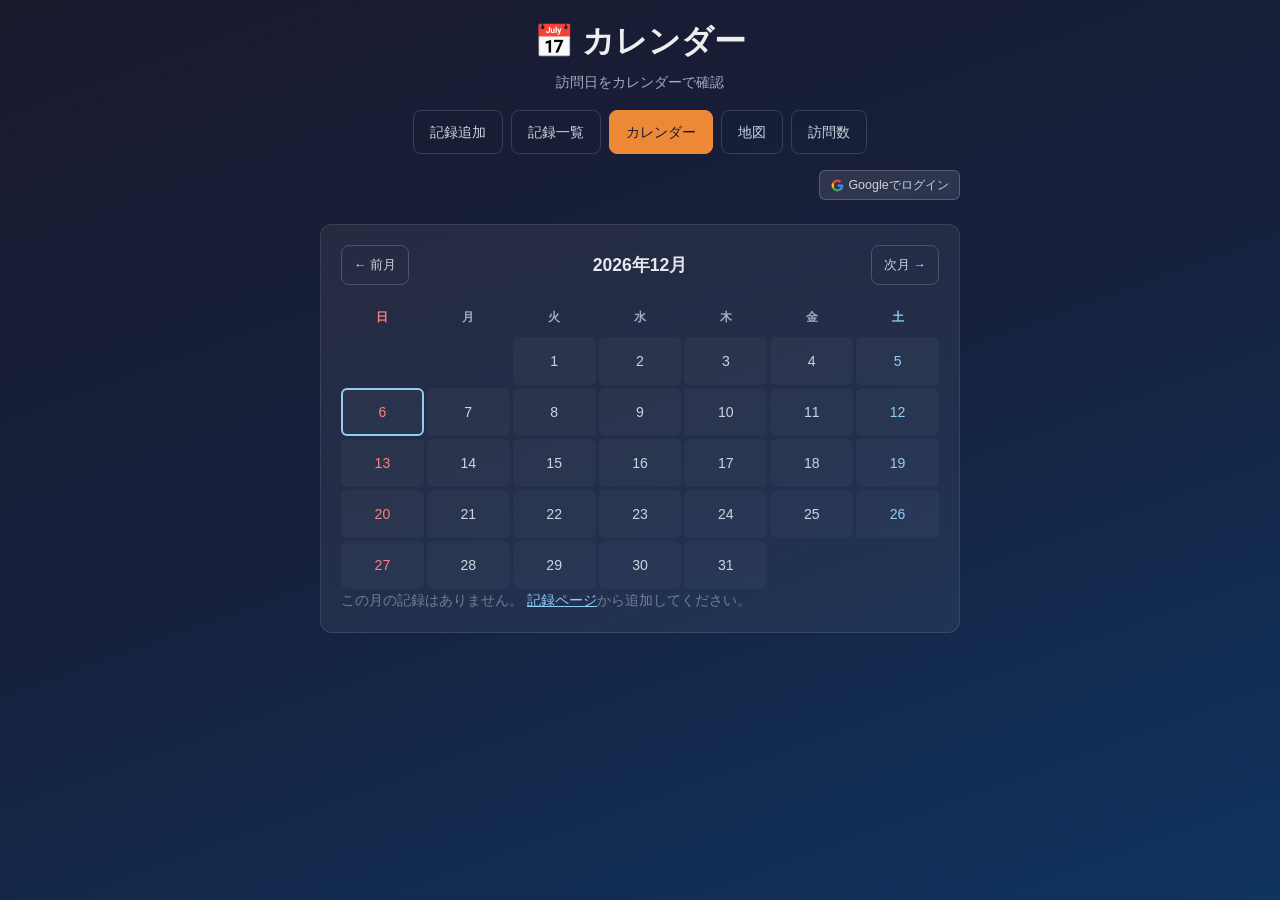
==== calendar.html @ b61f03d6 "feat: PWA化 - manifest.json・Service Worker・iOS対応・スタンドアロンログイン 【新規ファイル】 - manifest.json: PWA設定（name/sta" ====
<!DOCTYPE html>
<html lang="ja">
<head>
  <meta charset="UTF-8">
  <meta name="viewport" content="width=device-width, initial-scale=1.0, viewport-fit=cover">
  <title>カレンダー - サウナログ</title>
  <link rel="stylesheet" href="style.css">
  <link rel="manifest" href="/sauna-log/manifest.json">
  <meta name="theme-color" content="#1a1a2e">
  <meta name="apple-mobile-web-app-capable" content="yes">
  <meta name="apple-mobile-web-app-status-bar-style" content="black-translucent">
  <meta name="apple-mobile-web-app-title" content="サウナログ">
  <link rel="apple-touch-icon" href="/sauna-log/icons/apple-touch-icon.png">
</head>
<body>
  <div class="container">
    <header>
      <h1>📅 カレンダー</h1>
      <p class="subtitle">訪問日をカレンダーで確認</p>

      <nav class="page-nav" aria-label="メインメニュー">
        <a href="index.html" class="nav-link">記録追加</a>
        <a href="list.html" class="nav-link">記録一覧</a>
        <a href="calendar.html" class="nav-link active" aria-current="page">カレンダー</a>
        <a href="map.html" class="nav-link">地図</a>
        <a href="graph.html" class="nav-link">訪問数</a>
      </nav>

      <!-- ログイン・ユーザー情報（auth.js が更新） -->
      <div class="auth-bar">
        <button type="button" id="login-btn" class="btn-login">
          <svg viewBox="0 0 24 24" xmlns="http://www.w3.org/2000/svg">
            <path d="M22.56 12.25c0-.78-.07-1.53-.2-2.25H12v4.26h5.92c-.26 1.37-1.04 2.53-2.21 3.31v2.77h3.57c2.08-1.92 3.28-4.74 3.28-8.09z" fill="#4285F4"/>
            <path d="M12 23c2.97 0 5.46-.98 7.28-2.66l-3.57-2.77c-.98.66-2.23 1.06-3.71 1.06-2.86 0-5.29-1.93-6.16-4.53H2.18v2.84C3.99 20.53 7.7 23 12 23z" fill="#34A853"/>
            <path d="M5.84 14.09c-.22-.66-.35-1.36-.35-2.09s.13-1.43.35-2.09V7.07H2.18C1.43 8.55 1 10.22 1 12s.43 3.45 1.18 4.93l3.66-2.84z" fill="#FBBC05"/>
            <path d="M12 5.38c1.62 0 3.06.56 4.21 1.64l3.15-3.15C17.45 2.09 14.97 1 12 1 7.7 1 3.99 3.47 2.18 7.07l3.66 2.84c.87-2.6 3.3-4.53 6.16-4.53z" fill="#EA4335"/>
          </svg>
          Googleでログイン
        </button>
        <div id="user-info" class="user-info hidden">
          <img id="user-avatar" class="user-avatar" src="" alt="">
          <span id="user-name" class="user-name"></span>
          <button type="button" id="logout-btn" class="btn-logout">ログアウト</button>
        </div>
      </div>
    </header>

    <!-- 月ナビゲーション＋カレンダー本体 -->
    <section class="calendar-section">

      <!-- 前月・年月表示・次月 ボタン -->
      <div class="calendar-nav">
        <button type="button" class="btn-secondary btn-small" id="prev-month-btn">&#8592; 前月</button>
        <h2 id="calendar-title" class="calendar-title">読み込み中...</h2>
        <button type="button" class="btn-secondary btn-small" id="next-month-btn">次月 &#8594;</button>
      </div>

      <!--
        カレンダーグリッド（7列）
        曜日ヘッダー行は HTML に直書き、日付セルは JavaScript で追加する
      -->
      <div class="calendar-grid" id="calendar-grid" role="grid" aria-label="カレンダー">
        <!-- 曜日ヘッダー行 -->
        <div class="cal-header cal-sun" role="columnheader">日</div>
        <div class="cal-header" role="columnheader">月</div>
        <div class="cal-header" role="columnheader">火</div>
        <div class="cal-header" role="columnheader">水</div>
        <div class="cal-header" role="columnheader">木</div>
        <div class="cal-header" role="columnheader">金</div>
        <div class="cal-header cal-sat" role="columnheader">土</div>
        <!-- 日付セルは calendar.js が生成して追加する -->
      </div>

      <!-- 記録がない月に表示するメッセージ -->
      <p id="calendar-empty" class="empty-message hidden">
        この月の記録はありません。
        <a href="index.html">記録ページ</a>から追加してください。
      </p>
    </section>

    <!-- 日付をクリックしたときに表示する、その日の記録一覧 -->
    <section class="log-section hidden" id="day-records-section">
      <h2 id="day-records-title">選択した日の記録</h2>
      <ul id="day-records-list" class="log-list"></ul>
    </section>
  </div>

  <!-- 共通モジュールを読み込む（storage → utils → calendar の順に依存） -->
  <script src="js/storage.js"></script>
  <script src="js/utils.js"></script>
  <script src="js/calendar.js"></script>
  <script type="module" src="js/auth.js"></script>
  <script type="module" src="js/cloud-storage.js"></script>
  <script>
    if ("serviceWorker" in navigator) {
      window.addEventListener("load", () => {
        navigator.serviceWorker
          .register("/sauna-log/service-worker.js", { scope: "/sauna-log/" })
          .then(() => console.log("[SW] Service Worker 登録完了"))
          .catch((err) => console.error("[SW] Service Worker 登録失敗:", err));
      });
    }
  </script>
</body>
</html>
---- style.css ----
/* ============================================
   全体のリセットと基本設定
   ============================================ */

* {
  box-sizing: border-box;
  margin: 0;
  padding: 0;
}

/* iOS のノッチ付き画面でも端まで使える */
body {
  font-family: "Segoe UI", "Hiragino Sans", "Meiryo", sans-serif;
  background: linear-gradient(160deg, #1a1a2e 0%, #16213e 50%, #0f3460 100%);
  color: #eee;
  min-height: 100vh;
  line-height: 1.6;
  padding: 1rem;
  padding-left: max(1rem, env(safe-area-inset-left));
  padding-right: max(1rem, env(safe-area-inset-right));
  padding-bottom: max(1.5rem, env(safe-area-inset-bottom));
}

.container {
  max-width: 640px;
  margin: 0 auto;
}

/* 画面には見えないがスクリーンリーダー用のラベル */
.sr-only {
  position: absolute;
  width: 1px;
  height: 1px;
  padding: 0;
  margin: -1px;
  overflow: hidden;
  clip: rect(0, 0, 0, 0);
  border: 0;
}

/* ============================================
   ヘッダー・合計訪問回数
   ============================================ */

header {
  text-align: center;
  margin-bottom: 1.5rem;
}

header h1 {
  font-size: clamp(1.5rem, 5vw, 2rem);
  margin-bottom: 0.25rem;
}

.subtitle {
  color: #a0aec0;
  font-size: 0.9rem;
  margin-bottom: 1rem;
}

/* ============================================
   ログイン・ユーザー情報バー
   ============================================ */

/* ナビの下に表示するログインエリア */
.auth-bar {
  display: flex;
  justify-content: flex-end;
  align-items: center;
  min-height: 28px;
  margin-bottom: 0.5rem;
}

/* Googleでログインボタン（他の小ボタンと同程度のサイズ感） */
.btn-login {
  display: inline-flex;
  align-items: center;
  gap: 0.3rem;
  padding: 0.3rem 0.65rem;
  background: rgba(255, 255, 255, 0.1);
  color: #cbd5e0;
  border: 1px solid rgba(255, 255, 255, 0.2);
  border-radius: 6px;
  font-size: 0.78rem;
  font-weight: normal;
  cursor: pointer;
  min-height: 30px;
  -webkit-tap-highlight-color: transparent;
  white-space: nowrap;
}

.btn-login:active {
  background: rgba(255, 255, 255, 0.18);
}

/* Google の G ロゴ（SVG インライン） */
.btn-login svg {
  width: 13px;
  height: 13px;
  flex-shrink: 0;
}

/* ログイン後のユーザー情報エリア */
.user-info {
  display: flex;
  align-items: center;
  gap: 0.4rem;
}

/* プロフィール画像（丸型） */
.user-avatar {
  width: 22px;
  height: 22px;
  border-radius: 50%;
  object-fit: cover;
  border: 1px solid rgba(255, 255, 255, 0.2);
  flex-shrink: 0;
}

/* ユーザー名（長い場合は省略） */
.user-name {
  font-size: 0.78rem;
  color: #a0aec0;
  max-width: 110px;
  overflow: hidden;
  text-overflow: ellipsis;
  white-space: nowrap;
}

/* ログアウトボタン */
.btn-logout {
  padding: 0.2rem 0.5rem;
  background: transparent;
  color: #718096;
  border: 1px solid #4a5568;
  border-radius: 6px;
  font-size: 0.72rem;
  cursor: pointer;
  min-height: 26px;
  -webkit-tap-highlight-color: transparent;
  white-space: nowrap;
}

.btn-logout:active {
  background: rgba(255, 255, 255, 0.05);
}

/* 同期ステータス表示（cloud-storage.js が動的に挿入） */
.sync-status {
  font-size: 0.72rem;
  padding: 0.2rem 0.5rem;
  border-radius: 4px;
  margin-right: 0.4rem;
  white-space: nowrap;
  transition: opacity 0.4s;
}

.sync-status-syncing {
  color: #a0aec0;
}

.sync-status-ok {
  color: #9ae6b4;
  background: rgba(104, 211, 145, 0.15);
}

.sync-status-migrated {
  color: #90cdf4;
  background: rgba(144, 205, 244, 0.15);
}

.sync-status-error {
  color: #fc8181;
  background: rgba(252, 129, 129, 0.15);
}

.sync-status-offline {
  color: #f6ad55;
  background: rgba(237, 137, 54, 0.12);
}

/* フェードアウト用 */
.sync-status-fade {
  opacity: 0;
}

/* スマホ：ユーザー名を短めに省略 */
@media (max-width: 480px) {
  .user-name {
    max-width: 70px;
  }
}

/* ページ間ナビゲーション */
.page-nav {
  display: flex;
  justify-content: center;
  gap: 0.5rem;
  flex-wrap: wrap;
  margin-bottom: 1rem;
}

.nav-link {
  display: inline-flex;
  align-items: center;
  justify-content: center;
  min-height: 44px;
  padding: 0.5rem 1rem;
  border-radius: 8px;
  color: #cbd5e0;
  text-decoration: none;
  font-size: 0.9rem;
  border: 1px solid rgba(255, 255, 255, 0.15);
  -webkit-tap-highlight-color: transparent;
}

.nav-link:hover,
.nav-link.active {
  color: #1a1a2e;
  background: #ed8936;
  border-color: #ed8936;
}

.container-wide {
  max-width: 900px;
}

.hidden {
  display: none !important;
}

.hint-warn {
  color: #f6ad55;
}

.stats-bar {
  display: inline-flex;
  align-items: baseline;
  gap: 0.35rem;
  background: rgba(237, 137, 54, 0.15);
  border: 1px solid rgba(237, 137, 54, 0.4);
  border-radius: 999px;
  padding: 0.5rem 1.25rem;
}

.stats-label {
  font-size: 0.85rem;
  color: #cbd5e0;
}

.stats-value {
  font-size: 1.75rem;
  font-weight: bold;
  color: #ed8936;
  line-height: 1;
}

.stats-unit {
  font-size: 0.9rem;
  color: #a0aec0;
}

.boot-status {
  margin-top: 0.75rem;
  font-size: 0.85rem;
  padding: 0.4rem 0.75rem;
  border-radius: 6px;
}

.boot-status-ok {
  color: #9ae6b4;
  background: rgba(104, 211, 145, 0.15);
}

.boot-status-error {
  color: #feb2b2;
  background: rgba(252, 129, 129, 0.15);
}

/* ============================================
   フォーム・記録一覧のカード
   ============================================ */

.form-section,
.log-section {
  background: rgba(255, 255, 255, 0.06);
  border-radius: 12px;
  padding: 1.25rem;
  margin-bottom: 1.25rem;
  border: 1px solid rgba(255, 255, 255, 0.1);
}

.form-section h2,
.log-section h2 {
  font-size: 1.1rem;
  margin-bottom: 1rem;
  color: #e2e8f0;
}

/* fieldset：関連する入力をグループ化 */
.fieldset {
  border: 1px solid rgba(255, 255, 255, 0.12);
  border-radius: 10px;
  padding: 1rem;
  margin-bottom: 1.25rem;
  /* ブラウザ既定の min-width:min-content を打ち消してはみ出しを防ぐ */
  min-width: 0;
}

.fieldset legend {
  font-weight: bold;
  color: #ed8936;
  padding: 0 0.5rem;
  font-size: 0.95rem;
}

.fieldset-desc {
  font-size: 0.8rem;
  color: #718096;
  margin-bottom: 1rem;
}

.form-group {
  margin-bottom: 1rem;
}

.form-group:last-child {
  margin-bottom: 0;
}

.form-group label,
.label-text {
  display: block;
  font-size: 0.9rem;
  margin-bottom: 0.4rem;
  color: #cbd5e0;
}

/* 温度など横並び（スマホでは縦に落ちる） */
.form-row {
  display: grid;
  grid-template-columns: 1fr 1fr;
  gap: 0.75rem;
}

/* 滞在時間の「時間」「分」 */
.inline-inputs {
  display: flex;
  gap: 0.75rem;
  flex-wrap: wrap;
}

.inline-field {
  display: flex;
  align-items: center;
  gap: 0.35rem;
  flex: 1;
  min-width: 120px;
}

.inline-field input {
  flex: 1;
  min-width: 0;
}

.unit {
  font-size: 0.9rem;
  color: #a0aec0;
  white-space: nowrap;
}

/* セット記録ブロック */
.set-block {
  background: rgba(0, 0, 0, 0.15);
  border-radius: 8px;
  padding: 0.75rem;
  margin-bottom: 0.75rem;
}

.set-block:last-child {
  margin-bottom: 0;
}

.set-title {
  font-size: 0.95rem;
  margin-bottom: 0.5rem;
  color: #e2e8f0;
}

.set-inputs {
  display: grid;
  grid-template-columns: 1fr 1fr;
  gap: 0.75rem;
}

.set-inputs .form-group {
  margin-bottom: 0;
}

/* 記録一覧ヘッダー（タイトル＋エクスポート/インポートボタン） */
.log-section-header {
  display: flex;
  align-items: center;
  justify-content: space-between;
  gap: 0.5rem;
  margin-bottom: 1rem;
  flex-wrap: wrap;
}

.log-section-header h2 {
  margin-bottom: 0 !important;
}

.data-controls {
  display: flex;
  gap: 0.5rem;
  flex-shrink: 0;
}

/* 検索・ソートツールバー */
.toolbar {
  margin-bottom: 1rem;
  padding-bottom: 1rem;
  border-bottom: 1px solid rgba(255, 255, 255, 0.08);
}

.toolbar-row {
  display: grid;
  grid-template-columns: 1fr 1fr;
  gap: 0.75rem;
}

.toolbar-item {
  margin-bottom: 0.75rem;
}

.toolbar-item:last-child {
  margin-bottom: 0;
}

/* 入力欄共通 */
input[type="text"],
input[type="number"],
input[type="date"],
input[type="time"],
input[type="search"],
select,
textarea {
  width: 100%;
  padding: 0.7rem 0.75rem;
  border: 1px solid #4a5568;
  border-radius: 8px;
  background: #2d3748;
  color: #fff;
  /* 16px 以上で iOS の自動ズームを防ぐ */
  font-size: 16px;
  min-height: 44px;
}

textarea {
  min-height: 100px;
  resize: vertical;
}

input:focus,
textarea:focus {
  outline: none;
  border-color: #ed8936;
  box-shadow: 0 0 0 2px rgba(237, 137, 54, 0.3);
}

/* 日付入力の見た目調整 */
input[type="date"],
input[type="time"] {
  color-scheme: dark;
  /* スマホでアイコン込みの最小幅がコンテナを超えてはみ出すのを防ぐ */
  min-width: 0;
}

select {
  cursor: pointer;
  appearance: none;
  background-image: url("data:image/svg+xml,%3Csvg xmlns='http://www.w3.org/2000/svg' width='12' height='12' fill='%23a0aec0'%3E%3Cpath d='M6 8L1 3h10z'/%3E%3C/svg%3E");
  background-repeat: no-repeat;
  background-position: right 0.75rem center;
  padding-right: 2rem;
}

.form-actions {
  display: flex;
  flex-direction: column;
  gap: 0.5rem;
}

.form-editing {
  border: 2px solid rgba(237, 137, 54, 0.5);
  border-radius: 12px;
  padding: 0.5rem;
}

.btn-secondary {
  width: 100%;
  padding: 0.75rem;
  font-size: 0.95rem;
  color: #cbd5e0;
  background: transparent;
  border: 1px solid #4a5568;
  border-radius: 8px;
  cursor: pointer;
  min-height: 44px;
}

.btn-secondary:active {
  background: rgba(255, 255, 255, 0.05);
}

.btn-small {
  width: auto;
  padding: 0.4rem 0.75rem;
  font-size: 0.8rem;
  min-height: 40px;
  white-space: nowrap;
}

/* 5段階評価のラジオボタン */
.rating-group {
  display: flex;
  gap: 0.4rem;
  flex-wrap: wrap;
}

.rating-label {
  display: flex;
  align-items: center;
  justify-content: center;
  flex: 1;
  min-width: 2.75rem;
  min-height: 44px;
  padding: 0.5rem;
  background: #2d3748;
  border-radius: 8px;
  cursor: pointer;
  border: 2px solid transparent;
  transition: border-color 0.2s, background 0.2s;
  font-size: 0.95rem;
  -webkit-tap-highlight-color: transparent;
}

.rating-label:has(input:checked) {
  border-color: #ed8936;
  background: rgba(237, 137, 54, 0.2);
}

.hint {
  font-size: 0.8rem;
  color: #718096;
  margin-top: 0.35rem;
}

.btn-primary {
  width: 100%;
  padding: 0.85rem;
  font-size: 1rem;
  font-weight: bold;
  color: #1a1a2e;
  background: linear-gradient(135deg, #ed8936, #dd6b20);
  border: none;
  border-radius: 8px;
  cursor: pointer;
  min-height: 48px;
  margin-top: 0.5rem;
  -webkit-tap-highlight-color: transparent;
}

.btn-primary:active {
  opacity: 0.9;
  transform: scale(0.99);
}

.save-message {
  margin-top: 0.75rem;
  padding: 0.65rem 0.75rem;
  border-radius: 8px;
  font-size: 0.9rem;
  text-align: center;
}

.save-message-success {
  background: rgba(104, 211, 145, 0.2);
  border: 1px solid rgba(104, 211, 145, 0.5);
  color: #9ae6b4;
}

.save-message-error {
  background: rgba(252, 129, 129, 0.15);
  border: 1px solid rgba(252, 129, 129, 0.5);
  color: #feb2b2;
}

/* ============================================
   記録一覧
   ============================================ */

.empty-message {
  color: #718096;
  font-size: 0.9rem;
}

.empty-message.hidden {
  display: none;
}

.log-list {
  list-style: none;
}

.log-item {
  background: #2d3748;
  border-radius: 10px;
  padding: 1rem;
  margin-bottom: 0.75rem;
  border-left: 4px solid #ed8936;
}

.log-item:last-child {
  margin-bottom: 0;
}

.log-item-header {
  display: flex;
  justify-content: space-between;
  align-items: flex-start;
  gap: 0.5rem;
  margin-bottom: 0.5rem;
}

.log-item h3 {
  font-size: 1.05rem;
  color: #f7fafc;
  word-break: break-word;
}

.log-visit-date {
  font-size: 0.8rem;
  color: #ed8936;
  white-space: nowrap;
}

.log-meta {
  display: flex;
  flex-wrap: wrap;
  gap: 0.4rem 0.75rem;
  font-size: 0.85rem;
  color: #cbd5e0;
  margin-bottom: 0.5rem;
}

.meta-chip {
  background: rgba(0, 0, 0, 0.2);
  padding: 0.2rem 0.5rem;
  border-radius: 4px;
}

.seiri-stars,
.seiri-score,
.rate-stars {
  color: #ed8936;
  letter-spacing: 0.05em;
}

.log-address {
  font-size: 0.8rem;
  color: #90cdf4;
  margin-bottom: 0.5rem;
  word-break: break-word;
}

.log-actions {
  display: flex;
  gap: 0.5rem;
  margin-top: 0.75rem;
  flex-wrap: wrap;
}

.btn-edit {
  flex: 1;
  min-height: 44px;
  padding: 0.5rem 0.75rem;
  font-size: 0.85rem;
  color: #90cdf4;
  background: transparent;
  border: 1px solid #90cdf4;
  border-radius: 6px;
  cursor: pointer;
}

.btn-edit:active {
  background: rgba(144, 205, 244, 0.15);
}

/* 詳細は折りたたみ（スマホで一覧が長くなりすぎない） */
.log-details {
  margin-top: 0.5rem;
}

.log-details summary {
  cursor: pointer;
  font-size: 0.85rem;
  color: #90cdf4;
  padding: 0.35rem 0;
  min-height: 44px;
  display: flex;
  align-items: center;
  list-style: none;
}

.log-details summary::-webkit-details-marker {
  display: none;
}

.log-details summary::before {
  content: "▶ ";
  font-size: 0.7rem;
  margin-right: 0.25rem;
}

.log-details[open] summary::before {
  content: "▼ ";
}

.log-details-body {
  padding-top: 0.5rem;
  font-size: 0.85rem;
  color: #cbd5e0;
}

.detail-section {
  margin-bottom: 0.75rem;
}

.detail-section h4 {
  font-size: 0.8rem;
  color: #a0aec0;
  margin-bottom: 0.35rem;
  text-transform: none;
}

.detail-list {
  list-style: none;
}

.detail-list li {
  padding: 0.2rem 0;
}

.rating-row {
  display: flex;
  justify-content: space-between;
  align-items: center;
  gap: 0.5rem;
  padding: 0.25rem 0;
  border-bottom: 1px solid rgba(255, 255, 255, 0.06);
}

.rating-row:last-child {
  border-bottom: none;
}

.log-comment {
  font-size: 0.9rem;
  color: #e2e8f0;
  white-space: pre-wrap;
  margin-top: 0.5rem;
}

.log-saved-at {
  font-size: 0.7rem;
  color: #718096;
  margin-top: 0.35rem;
}

.btn-delete {
  flex: 1;
  margin-top: 0;
  padding: 0.5rem 0.75rem;
  font-size: 0.85rem;
  color: #fc8181;
  background: transparent;
  border: 1px solid #fc8181;
  border-radius: 6px;
  cursor: pointer;
  min-height: 44px;
  width: 100%;
  -webkit-tap-highlight-color: transparent;
}

.btn-delete:active {
  background: rgba(252, 129, 129, 0.15);
}

/* ============================================
   スマホ向けの追加調整
   ============================================ */

@media (max-width: 480px) {
  body {
    padding: 0.75rem;
    padding-left: max(0.75rem, env(safe-area-inset-left));
    padding-right: max(0.75rem, env(safe-area-inset-right));
  }

  .form-section,
  .log-section {
    padding: 1rem;
    border-radius: 10px;
  }

  .form-row,
  .set-inputs {
    grid-template-columns: 1fr;
  }

  .log-item-header {
    flex-direction: column;
    align-items: flex-start;
  }

  /* 評価ボタンを5つ横一列に収める */
  .rating-label {
    min-width: calc(20% - 0.35rem);
    flex: 1 1 calc(20% - 0.35rem);
    padding: 0.4rem 0.2rem;
  }
}

@media (min-width: 481px) {
  .btn-delete {
    width: auto;
    flex: 0 1 auto;
  }

  .btn-edit {
    flex: 0 1 auto;
  }

  .form-actions {
    flex-direction: row;
  }

  .btn-secondary {
    width: auto;
  }
}

/* ============================================
   グラフページ
   ============================================ */

.chart-section {
  background: rgba(255, 255, 255, 0.06);
  border-radius: 12px;
  padding: 1.25rem;
  border: 1px solid rgba(255, 255, 255, 0.1);
}

.chart-wrap {
  position: relative;
  width: 100%;
  min-height: 280px;
  /* max-height を削除：施設が増えてもページスクロールで全件表示できるようにする */
}

.chart-wrap canvas {
  /* max-height を削除：JS で動的に高さを設定するため制約しない */
  display: block;
}

/* ============================================
   地図ページ
   ============================================ */

.map-page .container {
  max-width: 900px;
}

.map-hint {
  margin-bottom: 1rem;
}

.map-container {
  width: 100%;
  height: 55vh;
  min-height: 280px;
  border-radius: 12px;
  overflow: hidden;
  border: 1px solid rgba(255, 255, 255, 0.15);
  margin-bottom: 1.25rem;
  z-index: 1;
}

.map-records-section,
.map-pending-section {
  background: rgba(255, 255, 255, 0.06);
  border-radius: 12px;
  padding: 1.25rem;
  margin-bottom: 1.25rem;
  border: 1px solid rgba(255, 255, 255, 0.1);
}

.map-records-section h2,
.map-pending-section h2 {
  font-size: 1rem;
  margin-bottom: 0.75rem;
  color: #e2e8f0;
}

.map-record-item {
  border-left-color: #90cdf4;
}

.log-meta-inline {
  font-size: 0.85rem;
  color: #a0aec0;
  margin-bottom: 0.35rem;
}

.pending-list {
  list-style: none;
}

.pending-item {
  display: flex;
  justify-content: space-between;
  align-items: center;
  gap: 0.75rem;
  padding: 0.75rem 0;
  border-bottom: 1px solid rgba(255, 255, 255, 0.08);
  flex-wrap: wrap;
}

.pending-item:last-child {
  border-bottom: none;
}

.empty-message a {
  color: #90cdf4;
}

/* ============================================
   カレンダーページ
   ============================================ */

/* カレンダー全体を包むカード */
.calendar-section {
  background: rgba(255, 255, 255, 0.06);
  border-radius: 12px;
  padding: 1.25rem;
  margin-bottom: 1.25rem;
  border: 1px solid rgba(255, 255, 255, 0.1);
}

/* 前月・年月・次月 の横並びナビゲーション */
.calendar-nav {
  display: flex;
  align-items: center;
  justify-content: space-between;
  gap: 0.5rem;
  margin-bottom: 1rem;
}

/* 年月タイトル（例: 2024年6月） */
.calendar-title {
  font-size: 1.1rem;
  color: #e2e8f0;
  text-align: center;
  flex: 1;
  margin: 0;
}

/* カレンダー本体：7列のグリッド */
.calendar-grid {
  display: grid;
  grid-template-columns: repeat(7, 1fr);
  gap: 3px;
}

/* 曜日ヘッダー行（日〜土） */
.cal-header {
  text-align: center;
  font-size: 0.78rem;
  color: #a0aec0;
  padding: 0.4rem 0;
  font-weight: bold;
}

/* 日曜の文字色（ヘッダー・セル共通） */
.cal-header.cal-sun { color: #fc8181; }
/* 土曜の文字色 */
.cal-header.cal-sat { color: #90cdf4; }

/* 日付セル（デフォルト） */
.cal-day {
  position: relative;
  min-height: 48px;
  display: flex;
  flex-direction: column;
  align-items: center;
  justify-content: center;
  border-radius: 6px;
  font-size: 0.88rem;
  color: #cbd5e0;
  background: rgba(255, 255, 255, 0.03);
  cursor: default;
  padding: 4px 2px;
  gap: 2px;
}

/* 月初の空白セル（色なし） */
.cal-day-blank {
  background: transparent;
}

/* 日曜セル（サウナ未訪問の日） */
.cal-day.cal-sun:not(.cal-day-visited) { color: #fc8181; }
/* 土曜セル（サウナ未訪問の日） */
.cal-day.cal-sat:not(.cal-day-visited) { color: #90cdf4; }

/* サウナに行った日：オレンジ強調 */
.cal-day-visited {
  background: rgba(237, 137, 54, 0.22);
  border: 1px solid rgba(237, 137, 54, 0.55);
  color: #f6ad55;
  font-weight: bold;
  cursor: pointer;
}

.cal-day-visited:hover,
.cal-day-visited:focus {
  background: rgba(237, 137, 54, 0.38);
  outline: none;
}

/* 今日の日付：水色の枠線で強調 */
.cal-day-today {
  outline: 2px solid #90cdf4;
  outline-offset: -2px;
}

/* 日付の数字 */
.cal-day-num {
  line-height: 1;
}

/* 訪問件数バッジ（2件以上のとき表示） */
.cal-visit-badge {
  font-size: 0.62rem;
  background: #ed8936;
  color: #1a1a2e;
  border-radius: 99px;
  padding: 0 4px;
  min-width: 16px;
  height: 15px;
  line-height: 15px;
  text-align: center;
  font-weight: bold;
}

/* スマホ：セルを少し小さくしてすべて収まるようにする */
@media (max-width: 400px) {
  .cal-day {
    min-height: 38px;
    font-size: 0.8rem;
  }
  .cal-visit-badge {
    font-size: 0.55rem;
    min-width: 14px;
    height: 13px;
    line-height: 13px;
  }
}

@media (max-width: 480px) {
  .toolbar-row {
    grid-template-columns: 1fr;
  }

  .map-container {
    height: 50vh;
  }

  .pending-item {
    flex-direction: column;
    align-items: stretch;
  }

  .pending-item .btn-secondary {
    width: 100%;
  }
}
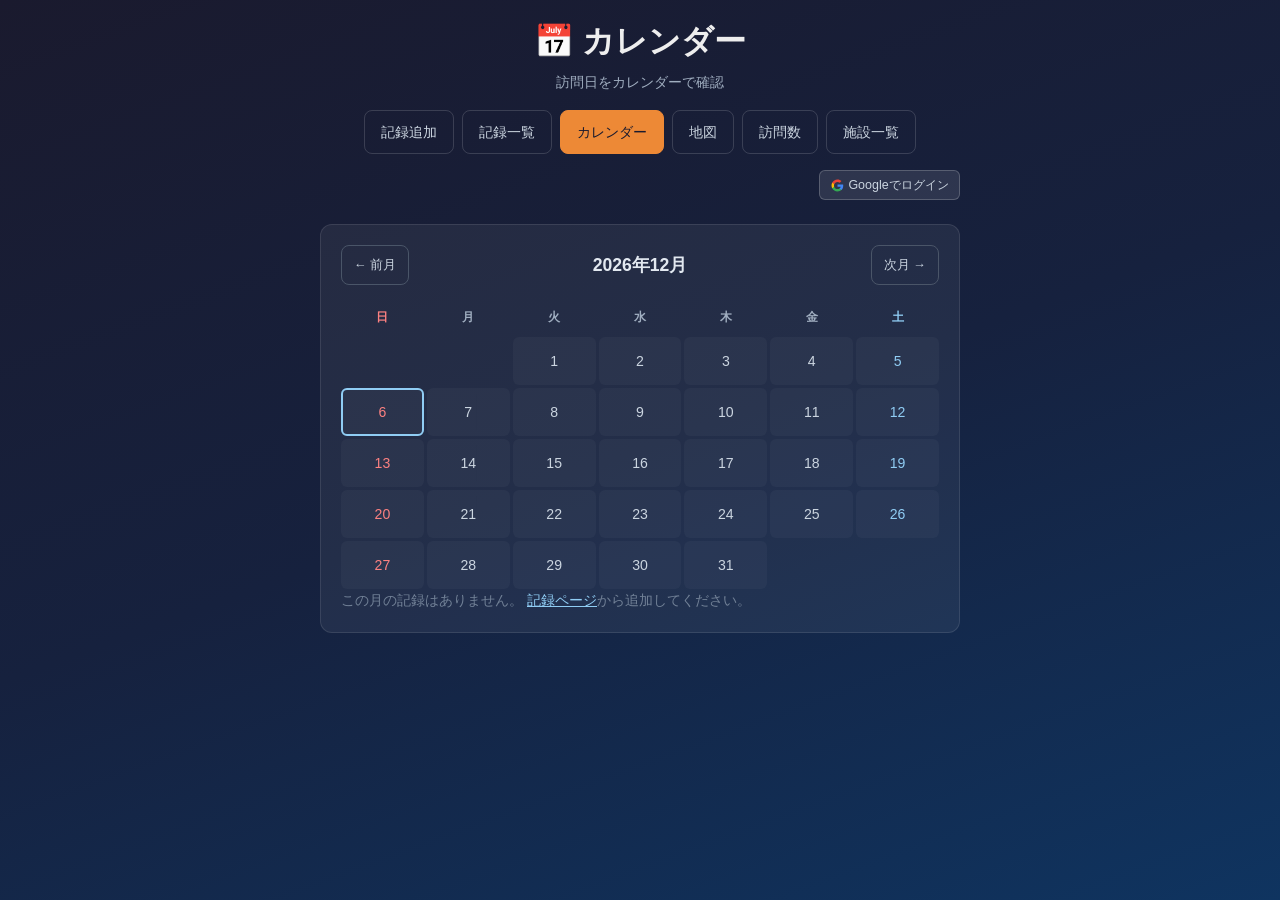
==== commit d94986ad: "feat: 施設一覧ページを追加し施設情報の編集・訪問記録への連鎖更新を実装 - facilities.html / js/facilities.js: 訪問済み施設を施設名・住所で検索・ソートできる" ====
--- a/calendar.html
+++ b/calendar.html
@@ -11,6 +11,7 @@
   <meta name="apple-mobile-web-app-status-bar-style" content="black-translucent">
   <meta name="apple-mobile-web-app-title" content="サウナログ">
   <link rel="apple-touch-icon" href="/sauna-log/icons/apple-touch-icon.png">
+  <script>if(navigator.standalone)document.documentElement.style.setProperty('--pwa-top','60px')</script>
 </head>
 <body>
   <div class="container">
@@ -24,6 +25,7 @@
         <a href="calendar.html" class="nav-link active" aria-current="page">カレンダー</a>
         <a href="map.html" class="nav-link">地図</a>
         <a href="graph.html" class="nav-link">訪問数</a>
+        <a href="facilities.html" class="nav-link">施設一覧</a>
       </nav>
 
       <!-- ログイン・ユーザー情報（auth.js が更新） -->
--- a/style.css
+++ b/style.css
@@ -16,10 +16,12 @@
   min-height: 100vh;
   line-height: 1.6;
   padding: 1rem;
+  padding-top: var(--pwa-top, max(1rem, env(safe-area-inset-top)));
   padding-left: max(1rem, env(safe-area-inset-left));
   padding-right: max(1rem, env(safe-area-inset-right));
   padding-bottom: max(1.5rem, env(safe-area-inset-bottom));
 }
+
 
 .container {
   max-width: 640px;
@@ -805,6 +807,7 @@
 @media (max-width: 480px) {
   body {
     padding: 0.75rem;
+    padding-top: var(--pwa-top, max(0.75rem, env(safe-area-inset-top)));
     padding-left: max(0.75rem, env(safe-area-inset-left));
     padding-right: max(0.75rem, env(safe-area-inset-right));
   }
@@ -1097,3 +1100,177 @@
     width: 100%;
   }
 }
+
+/* ============================================
+   施設一覧ページ
+   ============================================ */
+
+.facility-list {
+  list-style: none;
+}
+
+.facility-item {
+  margin-bottom: 0.75rem;
+}
+
+.facility-item:last-child {
+  margin-bottom: 0;
+}
+
+.facility-card-btn {
+  display: block;
+  width: 100%;
+  text-align: left;
+  background: #2d3748;
+  border: none;
+  border-left: 4px solid #ed8936;
+  border-radius: 10px;
+  padding: 1rem;
+  cursor: pointer;
+  -webkit-tap-highlight-color: transparent;
+  transition: background 0.15s;
+}
+
+.facility-card-btn:active {
+  background: #374151;
+}
+
+.facility-card-header {
+  display: flex;
+  justify-content: space-between;
+  align-items: center;
+  gap: 0.5rem;
+  margin-bottom: 0.35rem;
+}
+
+.facility-card-name {
+  font-size: 1.05rem;
+  font-weight: bold;
+  color: #f7fafc;
+  word-break: break-word;
+}
+
+.facility-visit-badge {
+  flex-shrink: 0;
+  background: rgba(237, 137, 54, 0.2);
+  border: 1px solid rgba(237, 137, 54, 0.5);
+  color: #ed8936;
+  font-size: 0.8rem;
+  font-weight: bold;
+  padding: 0.15rem 0.5rem;
+  border-radius: 999px;
+  white-space: nowrap;
+}
+
+.facility-card-address {
+  font-size: 0.82rem;
+  color: #90cdf4;
+  margin-bottom: 0.2rem;
+  word-break: break-word;
+}
+
+.facility-no-address {
+  color: #718096;
+  font-style: italic;
+}
+
+.facility-card-last {
+  font-size: 0.78rem;
+  color: #718096;
+}
+
+/* ============================================
+   施設詳細・編集モーダル
+   ============================================ */
+
+.modal-overlay {
+  position: fixed;
+  inset: 0;
+  background: rgba(0, 0, 0, 0.65);
+  z-index: 200;
+  display: flex;
+  align-items: flex-end;
+  padding-bottom: env(safe-area-inset-bottom, 0);
+}
+
+.modal-content {
+  background: #1e2a3a;
+  border-top: 1px solid rgba(255, 255, 255, 0.15);
+  border-radius: 16px 16px 0 0;
+  padding: 1.5rem;
+  width: 100%;
+  max-height: 85vh;
+  overflow-y: auto;
+}
+
+.modal-header {
+  display: flex;
+  justify-content: space-between;
+  align-items: flex-start;
+  gap: 0.75rem;
+  margin-bottom: 1rem;
+  padding-bottom: 0.75rem;
+  border-bottom: 1px solid rgba(255, 255, 255, 0.1);
+}
+
+.modal-title {
+  font-size: 1.15rem;
+  color: #f7fafc;
+  word-break: break-word;
+  flex: 1;
+}
+
+.btn-modal-close {
+  flex-shrink: 0;
+  background: transparent;
+  border: none;
+  color: #a0aec0;
+  font-size: 1.1rem;
+  cursor: pointer;
+  min-height: 36px;
+  min-width: 36px;
+  display: flex;
+  align-items: center;
+  justify-content: center;
+  border-radius: 6px;
+  -webkit-tap-highlight-color: transparent;
+}
+
+.btn-modal-close:active {
+  background: rgba(255, 255, 255, 0.08);
+}
+
+.facility-detail-address {
+  font-size: 0.9rem;
+  color: #90cdf4;
+  margin-bottom: 0.5rem;
+  word-break: break-word;
+}
+
+.facility-detail-stats {
+  display: flex;
+  gap: 1rem;
+  flex-wrap: wrap;
+}
+
+.facility-detail-stat {
+  font-size: 0.88rem;
+  color: #a0aec0;
+  background: rgba(255, 255, 255, 0.06);
+  padding: 0.3rem 0.75rem;
+  border-radius: 6px;
+}
+
+@media (min-width: 481px) {
+  .modal-overlay {
+    align-items: center;
+    padding: 1rem;
+  }
+
+  .modal-content {
+    border-radius: 16px;
+    max-width: 480px;
+    margin: 0 auto;
+    border: 1px solid rgba(255, 255, 255, 0.15);
+  }
+}
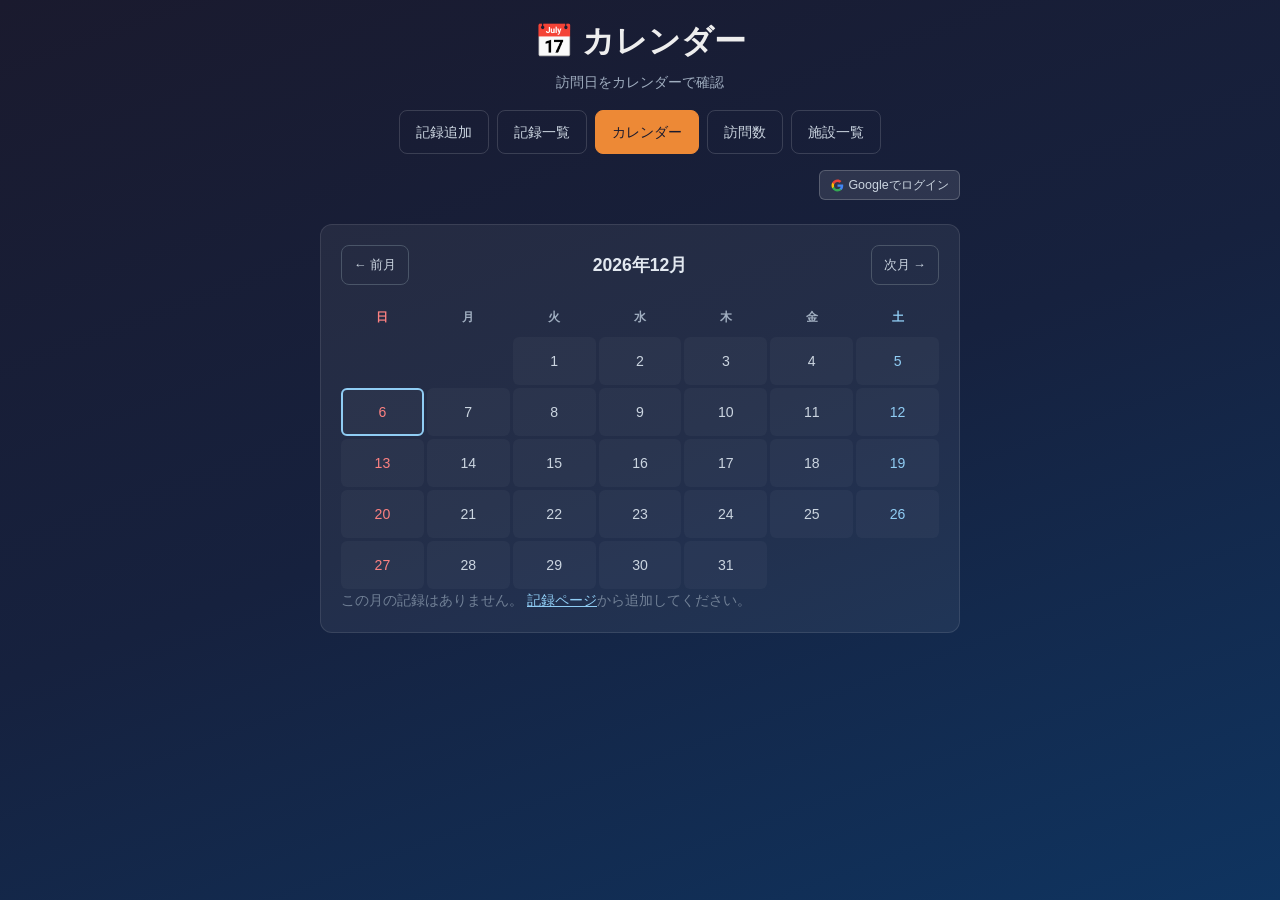
==== commit f32e6553: "feat: 地図機能のナビゲーションボタンを一時的に非表示 将来の再導入に備えてmap.html/js/map.jsは保持したまま、 全ページのナビから地図リンクのみ削除する  Co-Authored" ====
--- a/calendar.html
+++ b/calendar.html
@@ -23,7 +23,6 @@
         <a href="index.html" class="nav-link">記録追加</a>
         <a href="list.html" class="nav-link">記録一覧</a>
         <a href="calendar.html" class="nav-link active" aria-current="page">カレンダー</a>
-        <a href="map.html" class="nav-link">地図</a>
         <a href="graph.html" class="nav-link">訪問数</a>
         <a href="facilities.html" class="nav-link">施設一覧</a>
       </nav>
--- a/style.css
+++ b/style.css
@@ -1240,10 +1240,32 @@
   background: rgba(255, 255, 255, 0.08);
 }
 
-.facility-detail-address {
-  font-size: 0.9rem;
-  color: #90cdf4;
-  margin-bottom: 0.5rem;
+.facility-detail-list {
+  margin-bottom: 0.75rem;
+}
+
+.facility-detail-row {
+  display: flex;
+  align-items: baseline;
+  gap: 0.75rem;
+  padding: 0.45rem 0;
+  border-bottom: 1px solid rgba(255, 255, 255, 0.06);
+}
+
+.facility-detail-row:last-child {
+  border-bottom: none;
+}
+
+.facility-detail-row dt {
+  flex-shrink: 0;
+  width: 7rem;
+  font-size: 0.82rem;
+  color: #a0aec0;
+}
+
+.facility-detail-row dd {
+  font-size: 0.92rem;
+  color: #e2e8f0;
   word-break: break-word;
 }
 
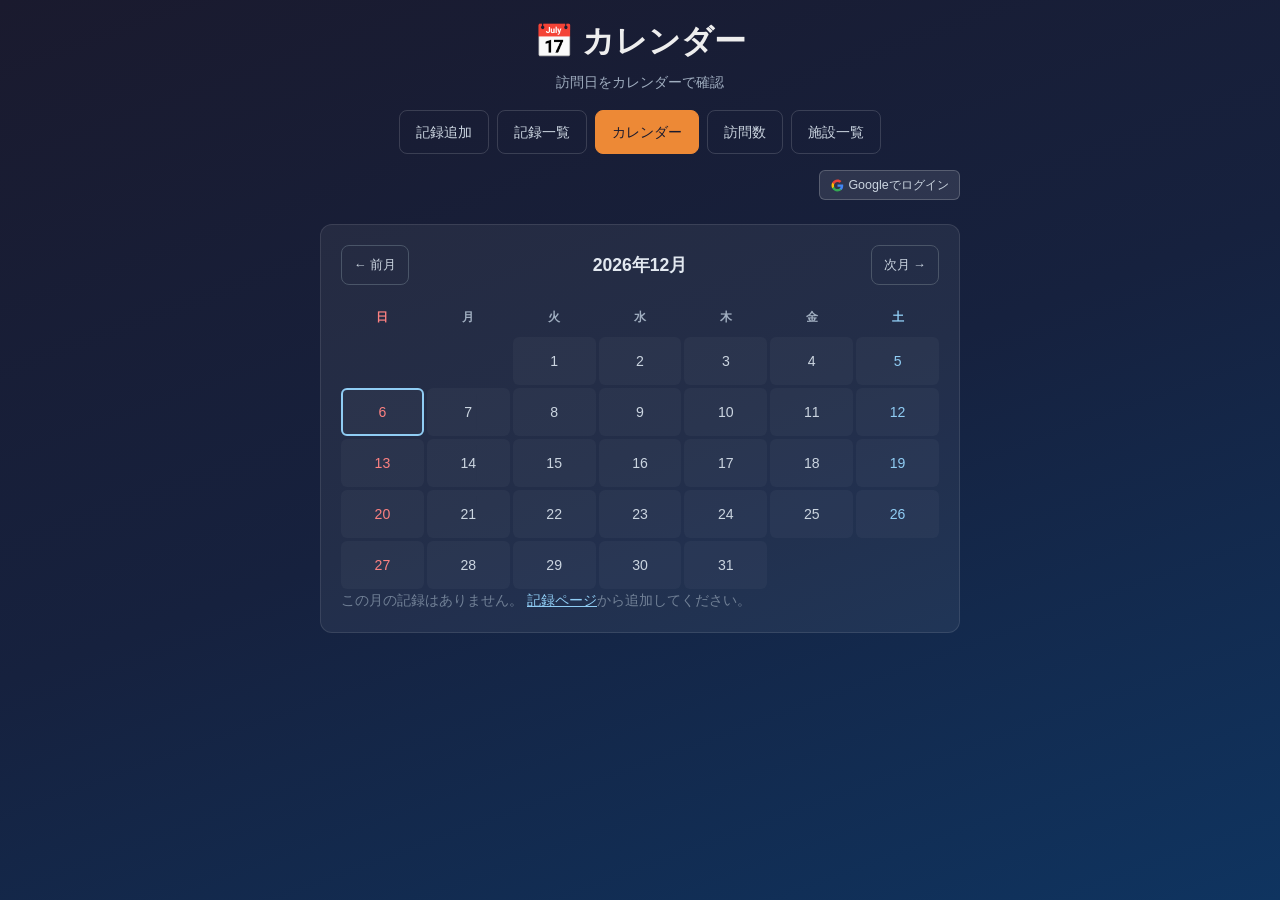
==== commit 4330c08f: "feat: 記録一覧・カレンダーの記録編集をポップアップモーダルに変更 Co-Authored-By: Claude Sonnet 4.6 <noreply@anthropic.com>" ====
--- a/calendar.html
+++ b/calendar.html
@@ -89,6 +89,7 @@
   <!-- 共通モジュールを読み込む（storage → utils → calendar の順に依存） -->
   <script src="js/storage.js"></script>
   <script src="js/utils.js"></script>
+  <script src="js/entry-edit-modal.js"></script>
   <script src="js/calendar.js"></script>
   <script type="module" src="js/auth.js"></script>
   <script type="module" src="js/cloud-storage.js"></script>
--- a/style.css
+++ b/style.css
@@ -559,6 +559,21 @@
   margin-top: 0.35rem;
 }
 
+.field-locked {
+  background: rgba(255, 255, 255, 0.04) !important;
+  color: #718096 !important;
+  cursor: not-allowed !important;
+  border-color: rgba(255, 255, 255, 0.08) !important;
+}
+
+.facility-lock-msg {
+  margin-top: 0.75rem;
+  padding: 0.5rem 0.75rem;
+  background: rgba(113, 128, 150, 0.12);
+  border-left: 3px solid #718096;
+  border-radius: 0 4px 4px 0;
+}
+
 .btn-primary {
   width: 100%;
   padding: 0.85rem;
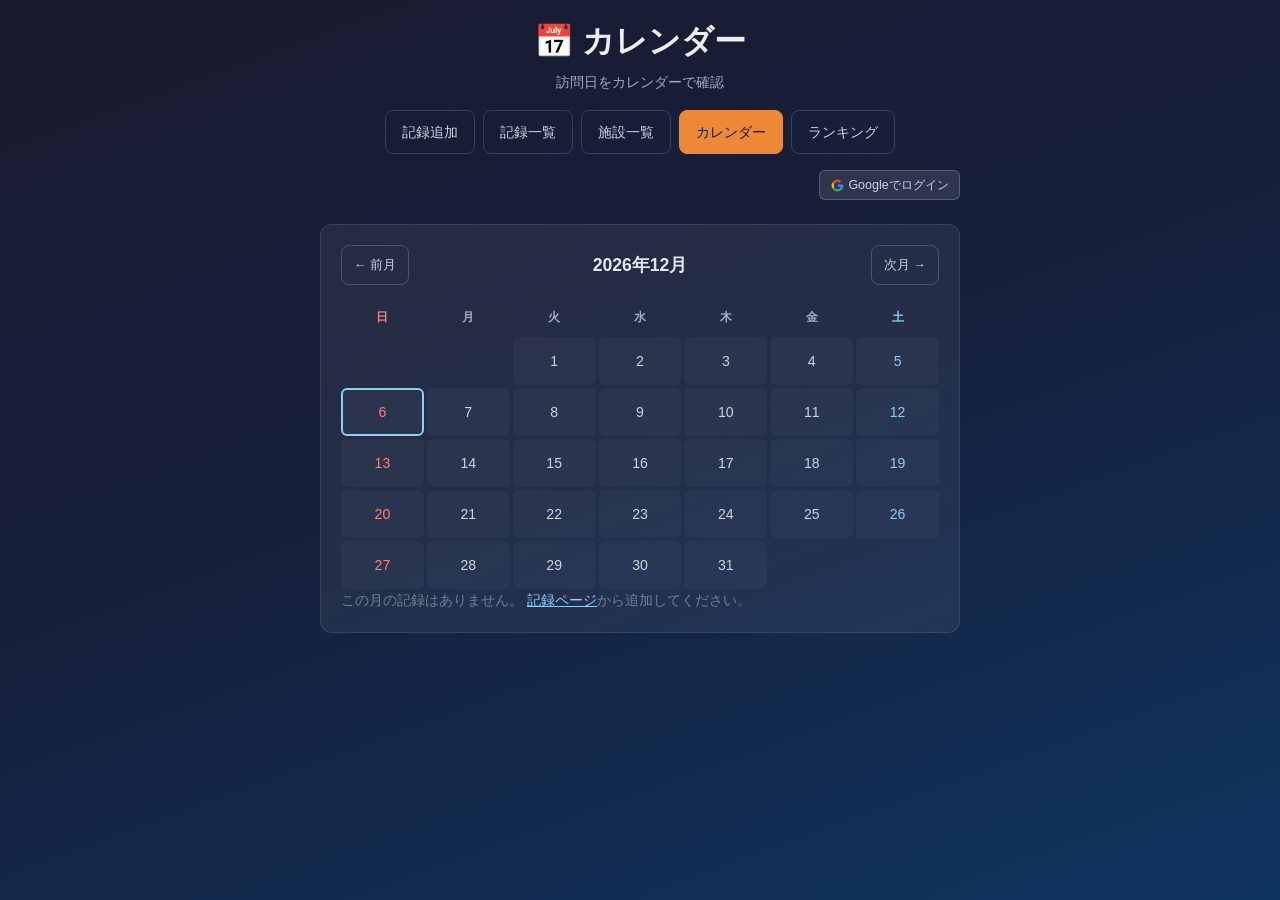
==== commit 3d9abab8: "feat: ナビボタン「訪問数」を「ランキング」に改名し並び順を変更 Co-Authored-By: Claude Sonnet 4.6 <noreply@anthropic.com>" ====
--- a/calendar.html
+++ b/calendar.html
@@ -22,9 +22,9 @@
       <nav class="page-nav" aria-label="メインメニュー">
         <a href="index.html" class="nav-link">記録追加</a>
         <a href="list.html" class="nav-link">記録一覧</a>
+        <a href="facilities.html" class="nav-link">施設一覧</a>
         <a href="calendar.html" class="nav-link active" aria-current="page">カレンダー</a>
-        <a href="graph.html" class="nav-link">訪問数</a>
-        <a href="facilities.html" class="nav-link">施設一覧</a>
+        <a href="graph.html" class="nav-link">ランキング</a>
       </nav>
 
       <!-- ログイン・ユーザー情報（auth.js が更新） -->
